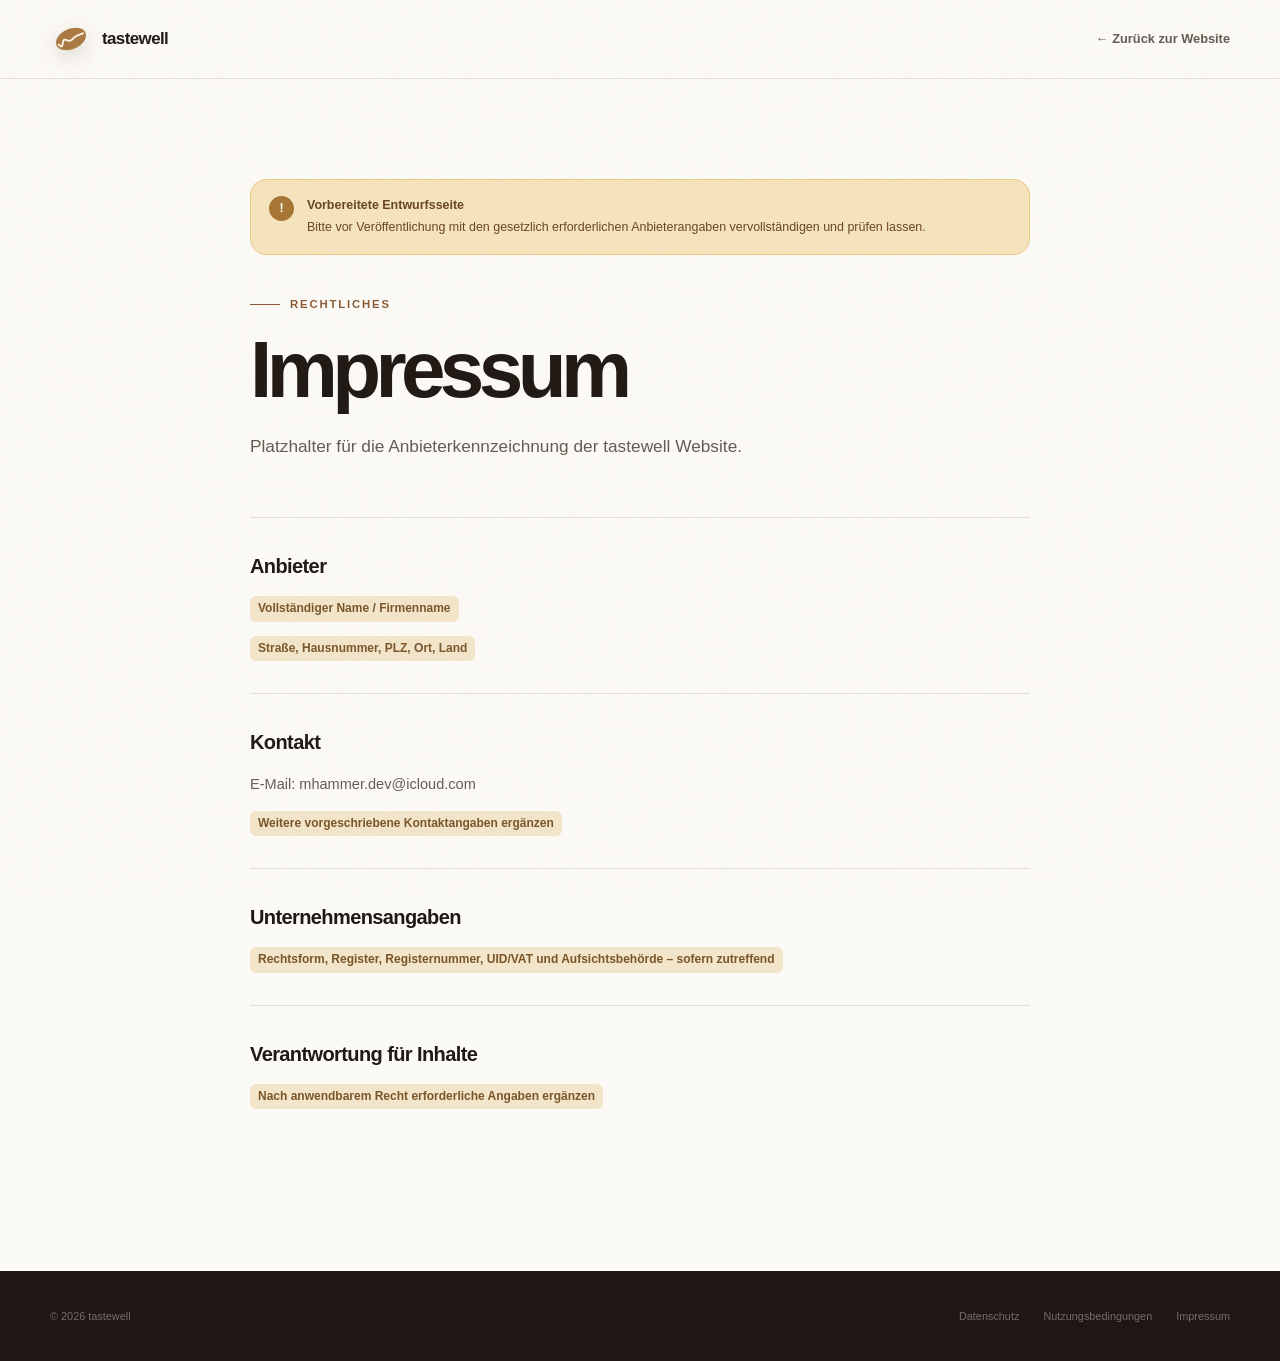
==== imprint.html @ 700f28d9 "Initial marketing website for tastewell" ====
<!doctype html>
<html lang="de">
  <head>
    <meta charset="utf-8" />
    <meta name="viewport" content="width=device-width, initial-scale=1" />
    <meta name="robots" content="noindex, nofollow" />
    <meta name="theme-color" content="#fcfaf6" />
    <title>Impressum – tastewell</title>
    <link rel="icon" href="assets/images/app-icon.png" />
    <link rel="stylesheet" href="assets/css/styles.css" />
    <script src="assets/js/main.js" defer></script>
  </head>
  <body class="legal-page">
    <header class="legal-header">
      <div class="nav-shell">
        <a class="brand" href="index.html" aria-label="Zur tastewell Startseite">
          <img src="assets/images/app-icon.png" alt="" width="42" height="42" />
          <span>tastewell</span>
        </a>
        <a class="back-link" href="index.html">← Zurück zur Website</a>
      </div>
    </header>

    <main class="legal-main">
      <aside class="draft-notice" aria-label="Entwurfshinweis">
        <span aria-hidden="true">!</span>
        <div>
          <strong>Vorbereitete Entwurfsseite</strong>
          Bitte vor Veröffentlichung mit den gesetzlich erforderlichen Anbieterangaben vervollständigen und prüfen lassen.
        </div>
      </aside>

      <p class="eyebrow">Rechtliches</p>
      <h1>Impressum</h1>
      <p class="legal-intro">Platzhalter für die Anbieterkennzeichnung der tastewell Website.</p>

      <div class="legal-content">
        <section>
          <h2>Anbieter</h2>
          <p><span class="legal-placeholder">Vollständiger Name / Firmenname</span></p>
          <p><span class="legal-placeholder">Straße, Hausnummer, PLZ, Ort, Land</span></p>
        </section>
        <section>
          <h2>Kontakt</h2>
          <p>E-Mail: <a href="mailto:mhammer.dev@icloud.com">mhammer.dev@icloud.com</a></p>
          <p><span class="legal-placeholder">Weitere vorgeschriebene Kontaktangaben ergänzen</span></p>
        </section>
        <section>
          <h2>Unternehmensangaben</h2>
          <p><span class="legal-placeholder">Rechtsform, Register, Registernummer, UID/VAT und Aufsichtsbehörde – sofern zutreffend</span></p>
        </section>
        <section>
          <h2>Verantwortung für Inhalte</h2>
          <p><span class="legal-placeholder">Nach anwendbarem Recht erforderliche Angaben ergänzen</span></p>
        </section>
      </div>
    </main>

    <footer class="site-footer">
      <div class="page-shell footer-bottom">
        <span>© <span data-year></span> tastewell</span>
        <nav aria-label="Rechtliche Hinweise">
          <a href="privacy.html">Datenschutz</a>
          <a href="terms.html">Nutzungsbedingungen</a>
          <a href="imprint.html">Impressum</a>
        </nav>
      </div>
    </footer>
  </body>
</html>
---- assets/css/styles.css ----
:root {
  --ink: #201813;
  --ink-soft: #655b53;
  --paper: #f5f0e8;
  --paper-deep: #ece3d7;
  --cream: #fffaf3;
  --white: #ffffff;
  --coffee: #8a5a36;
  --coffee-dark: #3a2318;
  --caramel: #c89b6c;
  --caramel-light: #e3c4a1;
  --lime: #dce5b0;
  --plum: #54283d;
  --line: rgba(50, 35, 25, 0.13);
  --shadow: 0 30px 80px rgba(60, 39, 24, 0.15);
  --radius-sm: 18px;
  --radius-md: 28px;
  --radius-lg: 42px;
  --shell: min(1180px, calc(100% - 48px));
  --ease: cubic-bezier(0.22, 1, 0.36, 1);
}

*,
*::before,
*::after {
  box-sizing: border-box;
}

html {
  scroll-behavior: smooth;
  background: var(--paper);
}

body {
  margin: 0;
  min-width: 320px;
  color: var(--ink);
  background:
    radial-gradient(circle at 8% 3%, rgba(216, 180, 141, 0.18), transparent 28rem),
    var(--paper);
  font-family: Inter, ui-sans-serif, -apple-system, BlinkMacSystemFont, "Segoe UI", sans-serif;
  font-size: 16px;
  line-height: 1.6;
  -webkit-font-smoothing: antialiased;
  text-rendering: optimizeLegibility;
}

body::before {
  position: fixed;
  inset: 0;
  z-index: 99;
  opacity: 0.04;
  pointer-events: none;
  content: "";
  background-image: url("data:image/svg+xml,%3Csvg viewBox='0 0 180 180' xmlns='http://www.w3.org/2000/svg'%3E%3Cfilter id='n'%3E%3CfeTurbulence type='fractalNoise' baseFrequency='.92' numOctaves='4' stitchTiles='stitch'/%3E%3C/filter%3E%3Crect width='100%25' height='100%25' filter='url(%23n)' opacity='.8'/%3E%3C/svg%3E");
}

img,
svg {
  display: block;
  max-width: 100%;
}

a {
  color: inherit;
  text-decoration: none;
}

button,
a {
  -webkit-tap-highlight-color: transparent;
}

button {
  color: inherit;
  font: inherit;
}

::selection {
  color: var(--cream);
  background: var(--coffee);
}

:focus-visible {
  outline: 3px solid var(--caramel);
  outline-offset: 4px;
}

.sr-only {
  position: absolute;
  width: 1px;
  height: 1px;
  padding: 0;
  margin: -1px;
  overflow: hidden;
  clip: rect(0, 0, 0, 0);
  white-space: nowrap;
  border: 0;
}

.skip-link {
  position: fixed;
  top: 12px;
  left: 12px;
  z-index: 120;
  padding: 10px 16px;
  color: var(--white);
  background: var(--coffee-dark);
  border-radius: 999px;
  transform: translateY(-160%);
  transition: transform 180ms ease;
}

.skip-link:focus {
  transform: translateY(0);
}

.page-shell {
  width: var(--shell);
  margin-inline: auto;
}

.section {
  position: relative;
  padding-block: 118px;
}

.site-header {
  position: fixed;
  z-index: 80;
  top: 0;
  left: 0;
  width: 100%;
  padding-block: 18px;
  transition:
    padding 300ms ease,
    background 300ms ease,
    border-color 300ms ease,
    box-shadow 300ms ease;
}

.site-header.is-scrolled {
  padding-block: 10px;
  background: rgba(247, 243, 236, 0.8);
  border-bottom: 1px solid rgba(45, 31, 22, 0.08);
  box-shadow: 0 12px 34px rgba(48, 31, 20, 0.06);
  backdrop-filter: blur(20px) saturate(1.2);
  -webkit-backdrop-filter: blur(20px) saturate(1.2);
}

.nav-shell {
  display: flex;
  align-items: center;
  justify-content: space-between;
  width: var(--shell);
  margin-inline: auto;
}

.brand {
  display: inline-flex;
  gap: 10px;
  align-items: center;
  font-size: 1.06rem;
  font-weight: 760;
  letter-spacing: -0.035em;
}

.brand img {
  width: 42px;
  height: 42px;
  object-fit: contain;
  filter: drop-shadow(0 6px 10px rgba(56, 34, 20, 0.16));
}

.main-nav {
  display: flex;
  gap: 31px;
  align-items: center;
  font-size: 0.86rem;
  font-weight: 650;
}

.main-nav > a:not(.nav-cta) {
  position: relative;
  color: rgba(32, 24, 19, 0.7);
  transition: color 180ms ease;
}

.main-nav > a:not(.nav-cta)::after {
  position: absolute;
  bottom: -5px;
  left: 0;
  width: 100%;
  height: 1px;
  content: "";
  background: currentColor;
  transform: scaleX(0);
  transform-origin: right;
  transition: transform 240ms var(--ease);
}

.main-nav > a:not(.nav-cta):hover {
  color: var(--ink);
}

.main-nav > a:not(.nav-cta):hover::after {
  transform: scaleX(1);
  transform-origin: left;
}

.nav-cta {
  display: inline-flex;
  gap: 12px;
  align-items: center;
  padding: 11px 17px;
  color: var(--cream);
  background: var(--coffee-dark);
  border-radius: 999px;
  box-shadow: 0 8px 20px rgba(58, 35, 24, 0.17);
  transition:
    transform 200ms var(--ease),
    background 200ms ease;
}

.nav-cta:hover {
  background: var(--coffee);
  transform: translateY(-2px);
}

.menu-toggle {
  display: none;
  width: 44px;
  height: 44px;
  padding: 0;
  background: transparent;
  border: 0;
  border-radius: 50%;
}

.menu-toggle span:not(.sr-only) {
  display: block;
  width: 22px;
  height: 1.5px;
  margin: 6px auto;
  background: currentColor;
  transition: transform 200ms ease;
}

.hero {
  min-height: 950px;
  padding-top: 168px;
  padding-bottom: 42px;
  overflow: clip;
}

.hero-grid {
  display: grid;
  grid-template-columns: minmax(0, 0.9fr) minmax(500px, 1.1fr);
  gap: 56px;
  align-items: center;
  min-height: 690px;
}

.hero-grid > * {
  min-width: 0;
}

.hero-copy {
  position: relative;
  z-index: 3;
  padding-bottom: 28px;
}

.eyebrow {
  display: flex;
  gap: 10px;
  align-items: center;
  margin: 0 0 22px;
  color: var(--coffee);
  font-size: 0.71rem;
  font-weight: 800;
  letter-spacing: 0.16em;
  line-height: 1.4;
  text-transform: uppercase;
}

.eyebrow::before {
  width: 30px;
  height: 1px;
  content: "";
  background: currentColor;
}

.eyebrow.light {
  color: var(--caramel-light);
}

.hero h1,
.section-heading h2,
.ritual-copy h2,
.cta-card h2 {
  margin: 0;
  font-size: clamp(3.8rem, 7vw, 6.45rem);
  font-weight: 710;
  letter-spacing: -0.075em;
  line-height: 0.94;
}

.hero h1 span,
.section-heading h2 span,
.ritual-copy h2 span,
.cta-card h2 span {
  color: var(--coffee);
  font-family: Iowan Old Style, Baskerville, "Times New Roman", serif;
  font-weight: 400;
  font-style: italic;
  letter-spacing: -0.055em;
}

.hero-lead {
  max-width: 560px;
  margin: 32px 0 0;
  color: var(--ink-soft);
  font-size: clamp(1rem, 1.5vw, 1.16rem);
  line-height: 1.75;
}

.hero-actions {
  display: flex;
  gap: 28px;
  align-items: center;
  margin-top: 36px;
}

.button {
  display: inline-flex;
  gap: 16px;
  align-items: center;
  justify-content: center;
  min-height: 56px;
  padding: 14px 21px 14px 25px;
  border: 1px solid transparent;
  border-radius: 999px;
  font-size: 0.9rem;
  font-weight: 750;
  letter-spacing: -0.015em;
  transition:
    transform 220ms var(--ease),
    box-shadow 220ms ease,
    background 220ms ease;
}

.button:hover {
  transform: translateY(-3px);
}

.button-primary {
  color: var(--cream);
  background: var(--coffee-dark);
  box-shadow: 0 13px 28px rgba(58, 35, 24, 0.22);
}

.button-primary:hover {
  background: var(--coffee);
  box-shadow: 0 18px 35px rgba(58, 35, 24, 0.24);
}

.button-icon {
  display: grid;
  width: 30px;
  height: 30px;
  place-items: center;
  color: var(--coffee-dark);
  background: var(--caramel-light);
  border-radius: 50%;
}

.text-link {
  padding-block: 8px;
  font-size: 0.88rem;
  font-weight: 750;
  border-bottom: 1px solid rgba(42, 28, 19, 0.3);
  transition: border-color 180ms ease;
}

.text-link:hover {
  border-color: var(--coffee);
}

.hero-facts {
  display: flex;
  flex-wrap: wrap;
  gap: 11px 18px;
  padding: 0;
  margin: 33px 0 0;
  color: rgba(32, 24, 19, 0.57);
  font-size: 0.73rem;
  font-weight: 650;
  list-style: none;
}

.hero-facts li {
  display: flex;
  gap: 6px;
  align-items: center;
}

.hero-facts li span {
  display: grid;
  width: 17px;
  height: 17px;
  place-items: center;
  color: var(--coffee-dark);
  background: rgba(197, 153, 108, 0.25);
  border-radius: 50%;
  font-size: 0.61rem;
}

.hero-glow {
  position: absolute;
  pointer-events: none;
  filter: blur(2px);
  border-radius: 50%;
}

.hero-glow-one {
  top: -250px;
  right: -160px;
  width: 700px;
  height: 700px;
  opacity: 0.5;
  background: radial-gradient(circle, rgba(211, 172, 129, 0.44), rgba(245, 240, 232, 0) 68%);
}

.hero-glow-two {
  bottom: 20px;
  left: -300px;
  width: 590px;
  height: 590px;
  background: radial-gradient(circle, rgba(196, 147, 111, 0.13), rgba(245, 240, 232, 0) 70%);
}

.hero-stage {
  --pointer-x: 0px;
  --pointer-y: 0px;
  --pointer-phone-x: 0px;
  --pointer-phone-y: 0px;
  --pointer-float-x: 0px;
  --pointer-float-y: 0px;
  --pointer-far-x: 0px;
  --pointer-far-y: 0px;
  position: relative;
  min-height: 700px;
  isolation: isolate;
}

.hero-stage::before {
  position: absolute;
  z-index: -2;
  top: 50%;
  left: 50%;
  width: 575px;
  height: 575px;
  content: "";
  background:
    radial-gradient(circle at 64% 28%, rgba(255, 246, 228, 0.88), transparent 28%),
    linear-gradient(145deg, #c79a72 0%, #ab7355 43%, #673d32 100%);
  border: 1px solid rgba(255, 255, 255, 0.44);
  border-radius: 50%;
  box-shadow:
    inset 0 1px 0 rgba(255, 255, 255, 0.45),
    0 60px 100px rgba(82, 48, 30, 0.25);
  transform: translate(-49%, -49%);
}

.hero-stage::after {
  position: absolute;
  z-index: -1;
  right: -12px;
  bottom: 42px;
  width: 90%;
  height: 150px;
  content: "";
  opacity: 0.32;
  background: #3b2419;
  filter: blur(56px);
  border-radius: 50%;
  transform: rotate(-6deg);
}

.stage-orbit {
  position: absolute;
  z-index: -1;
  top: 50%;
  left: 50%;
  pointer-events: none;
  border: 1px solid rgba(80, 47, 30, 0.18);
  border-radius: 50%;
  transform: translate(-50%, -50%);
}

.stage-orbit-one {
  width: 645px;
  height: 645px;
}

.stage-orbit-two {
  width: 715px;
  height: 715px;
  opacity: 0.55;
}

.phone-wrap {
  position: absolute;
  z-index: 3;
  top: 4px;
  left: 50%;
  width: 322px;
  transform: translate3d(calc(-50% + var(--pointer-phone-x)), var(--pointer-phone-y), 0) rotate(3.5deg);
  transition: transform 500ms var(--ease);
}

.phone {
  padding: 8px;
  background: linear-gradient(145deg, #403c3b, #151312 66%, #504b49);
  border: 1px solid rgba(255, 255, 255, 0.42);
  border-radius: 51px;
  box-shadow:
    0 42px 68px rgba(46, 27, 18, 0.34),
    inset 0 0 0 2px rgba(0, 0, 0, 0.55),
    inset 0 0 0 4px rgba(255, 255, 255, 0.1);
}

.phone-frame {
  padding: 3px;
  background: #090807;
  border-radius: 44px;
}

.phone-screen {
  position: relative;
  min-height: 646px;
  padding: 17px 17px 20px;
  overflow: hidden;
  color: #211914;
  background: #faf7f2;
  border-radius: 41px;
}

.phone-status {
  display: flex;
  align-items: center;
  justify-content: space-between;
  height: 30px;
  padding: 0 5px;
  font-size: 0.58rem;
  font-weight: 780;
}

.dynamic-island {
  position: absolute;
  top: 13px;
  left: 50%;
  width: 84px;
  height: 24px;
  background: #090807;
  border-radius: 999px;
  transform: translateX(-50%);
}

.app-topbar {
  display: flex;
  align-items: end;
  justify-content: space-between;
  margin-top: 16px;
}

.app-topbar div {
  display: flex;
  flex-direction: column;
}

.app-topbar small,
.recipe-head small,
.bean-copy small,
.recipe-grid small {
  color: #817872;
  font-size: 0.57rem;
}

.app-topbar strong {
  margin-top: 2px;
  font-size: 1.64rem;
  letter-spacing: -0.06em;
}

.avatar {
  display: grid;
  width: 31px;
  height: 31px;
  place-items: center;
  color: var(--cream);
  background: #a96e43;
  border-radius: 50%;
  font-size: 0.65rem;
  font-weight: 750;
}

.bean-card {
  display: grid;
  grid-template-columns: 101px 1fr;
  gap: 12px;
  align-items: center;
  padding: 10px;
  margin-top: 17px;
  background: #fff;
  border: 1px solid rgba(48, 31, 22, 0.08);
  border-radius: 21px;
  box-shadow: 0 11px 26px rgba(73, 47, 29, 0.08);
}

.bean-art {
  position: relative;
  height: 126px;
  overflow: hidden;
  background:
    radial-gradient(circle at 25% 26%, #e28e62 0 12%, transparent 13%),
    radial-gradient(circle at 82% 72%, #d67a51 0 20%, transparent 21%),
    radial-gradient(circle at 59% 26%, #66333b 0 28%, transparent 29%),
    linear-gradient(145deg, #2a1821, #8c4c45 53%, #cf8a57);
  border-radius: 14px;
}

.bean-art::before,
.bean-art::after {
  position: absolute;
  width: 88px;
  height: 45px;
  content: "";
  border: 9px solid rgba(255, 220, 176, 0.22);
  border-radius: 50%;
  transform: rotate(-35deg);
}

.bean-art::before {
  top: 24px;
  left: -24px;
}

.bean-art::after {
  right: -27px;
  bottom: 17px;
}

.bean-art-line {
  position: absolute;
  top: 17px;
  left: 50%;
  width: 3px;
  height: 42px;
  background: #f4dfc5;
  border-radius: 50%;
  transform: rotate(45deg);
}

.bean-art-label {
  position: absolute;
  right: 8px;
  bottom: 7px;
  color: rgba(255, 255, 255, 0.8);
  font-size: 0.43rem;
  font-weight: 850;
  letter-spacing: 0.18em;
}

.bean-copy {
  display: flex;
  flex-direction: column;
  align-items: flex-start;
}

.bean-copy strong {
  margin: 10px 0 2px;
  font-size: 1rem;
  letter-spacing: -0.04em;
}

.pill {
  display: inline-block;
  padding: 4px 8px;
  border-radius: 999px;
  font-size: 0.46rem;
  font-weight: 780;
}

.pill-warm {
  color: #724627;
  background: #f1decb;
}

.recipe-head {
  display: flex;
  align-items: end;
  justify-content: space-between;
  margin: 25px 3px 10px;
}

.recipe-head > div {
  display: flex;
  flex-direction: column;
}

.recipe-head strong {
  font-size: 0.87rem;
}

.confidence {
  padding: 4px 7px;
  color: #5a641f;
  background: #e9edce;
  border-radius: 999px;
  font-size: 0.5rem;
  font-weight: 780;
}

.recipe-grid {
  display: grid;
  grid-template-columns: repeat(3, 1fr);
  overflow: hidden;
  background: #fff;
  border: 1px solid rgba(48, 31, 22, 0.08);
  border-radius: 17px;
}

.recipe-grid > div {
  display: flex;
  flex-direction: column;
  align-items: center;
  padding: 14px 6px;
}

.recipe-grid > div + div {
  border-left: 1px solid rgba(48, 31, 22, 0.08);
}

.recipe-grid strong {
  font-size: 0.94rem;
  letter-spacing: -0.04em;
}

.recipe-grid em {
  margin-left: 1px;
  color: #817872;
  font-size: 0.5rem;
  font-weight: 600;
  font-style: normal;
}

.taste-line {
  display: flex;
  gap: 8px;
  align-items: center;
  margin: 18px 4px 0;
  color: #7d736c;
  font-size: 0.51rem;
}

.taste-track {
  position: relative;
  flex: 1;
  height: 6px;
  background: linear-gradient(90deg, #e5c379, #d7deb0, #b7775f);
  border-radius: 999px;
}

.taste-track i {
  position: absolute;
  top: 50%;
  left: 51%;
  width: 13px;
  height: 13px;
  background: #fff;
  border: 3px solid #717b38;
  border-radius: 50%;
  box-shadow: 0 2px 5px rgba(0, 0, 0, 0.16);
  transform: translate(-50%, -50%);
}

.app-button {
  display: flex;
  align-items: center;
  justify-content: space-between;
  width: 100%;
  padding: 13px 16px;
  margin-top: 19px;
  color: #fffaf2;
  background: #8a5a36;
  border: 0;
  border-radius: 14px;
  font-size: 0.67rem;
  font-weight: 750;
}

.phone-home-indicator {
  position: absolute;
  bottom: 7px;
  left: 50%;
  width: 88px;
  height: 3px;
  background: #17110e;
  border-radius: 999px;
  transform: translateX(-50%);
}

.floating-card {
  position: absolute;
  z-index: 7;
  display: flex;
  align-items: center;
  color: var(--ink);
  background: rgba(255, 251, 244, 0.84);
  border: 1px solid rgba(255, 255, 255, 0.62);
  border-radius: 18px;
  box-shadow: 0 20px 45px rgba(54, 33, 22, 0.2);
  backdrop-filter: blur(16px);
  -webkit-backdrop-filter: blur(16px);
  transition: transform 500ms var(--ease);
}

.floating-card div {
  display: flex;
  flex-direction: column;
}

.floating-card small {
  color: #847970;
  font-size: 0.58rem;
}

.floating-card strong {
  font-size: 0.77rem;
  letter-spacing: -0.02em;
}

.balance-card {
  top: 111px;
  left: -1px;
  gap: 10px;
  width: 190px;
  padding: 13px;
  transform: translate3d(var(--pointer-float-x), var(--pointer-float-y), 0) rotate(-4deg);
}

.pulse-dot {
  position: relative;
  width: 31px;
  height: 31px;
  background: #dfe7af;
  border-radius: 50%;
}

.pulse-dot::before,
.pulse-dot::after {
  position: absolute;
  top: 50%;
  left: 50%;
  content: "";
  border-radius: 50%;
  transform: translate(-50%, -50%);
}

.pulse-dot::before {
  width: 9px;
  height: 9px;
  background: #727b32;
}

.pulse-dot::after {
  width: 18px;
  height: 18px;
  border: 1px solid rgba(114, 123, 50, 0.35);
  animation: pulse 2.4s ease infinite;
}

.tiny-check {
  display: grid;
  width: 21px;
  height: 21px;
  margin-left: auto;
  place-items: center;
  color: #fff;
  background: #737d32;
  border-radius: 50%;
  font-size: 0.61rem;
}

.recipe-card {
  right: -17px;
  bottom: 102px;
  gap: 11px;
  width: 206px;
  padding: 13px;
  transform: translate3d(var(--pointer-far-x), var(--pointer-far-y), 0) rotate(4deg);
}

.recipe-icon {
  display: grid;
  flex: 0 0 auto;
  width: 34px;
  height: 34px;
  place-items: center;
  color: var(--cream);
  background: var(--coffee);
  border-radius: 11px;
}

.steam {
  position: absolute;
  z-index: 1;
  width: 94px;
  overflow: visible;
  fill: none;
  stroke: rgba(255, 248, 235, 0.55);
  stroke-width: 4px;
  stroke-linecap: round;
  filter: blur(0.4px);
}

.steam path {
  stroke-dasharray: 330;
  stroke-dashoffset: 330;
  animation: drawSteam 5s ease-in-out infinite;
}

.steam-one {
  top: -78px;
  right: 127px;
  transform: rotate(7deg);
}

.steam-two {
  top: -91px;
  right: 221px;
  opacity: 0.56;
  transform: scale(0.8) rotate(-10deg);
}

.steam-two path {
  animation-delay: 1.2s;
}

.brand-strip {
  display: flex;
  align-items: center;
  justify-content: space-between;
  padding: 20px 29px;
  color: rgba(44, 31, 23, 0.54);
  background: rgba(255, 252, 247, 0.52);
  border: 1px solid rgba(66, 45, 31, 0.08);
  border-radius: 999px;
  font-size: 0.69rem;
  font-weight: 780;
  letter-spacing: 0.12em;
  text-transform: uppercase;
}

.brand-strip i {
  width: 4px;
  height: 4px;
  background: var(--caramel);
  border-radius: 50%;
}

.section-heading {
  margin-bottom: 58px;
}

.section-heading.centered {
  max-width: 770px;
  margin-inline: auto;
  text-align: center;
}

.section-heading.centered .eyebrow {
  justify-content: center;
}

.section-heading h2,
.ritual-copy h2,
.cta-card h2 {
  font-size: clamp(3rem, 5.2vw, 5.4rem);
}

.section-heading > p:not(.eyebrow),
.section-heading.split > p,
.ritual-copy > p:not(.eyebrow),
.cta-card > p:not(.eyebrow) {
  max-width: 610px;
  margin: 25px auto 0;
  color: var(--ink-soft);
  font-size: 1.05rem;
  line-height: 1.75;
}

.problem-section {
  padding-top: 148px;
  background: #fcfaf6;
}

.problem-grid {
  display: grid;
  grid-template-columns: 1fr 1fr;
  gap: 20px;
}

.problem-card {
  position: relative;
  min-height: 500px;
  padding: 38px;
  overflow: hidden;
  border-radius: var(--radius-lg);
}

.problem-card-muted {
  background: #e7e1d9;
}

.problem-card-focus {
  color: var(--cream);
  background:
    radial-gradient(circle at 85% 10%, rgba(175, 109, 70, 0.5), transparent 40%),
    var(--coffee-dark);
  box-shadow: var(--shadow);
}

.card-number {
  display: inline-flex;
  align-items: center;
  min-height: 28px;
  padding: 5px 11px;
  color: rgba(44, 31, 23, 0.64);
  background: rgba(255, 255, 255, 0.5);
  border: 1px solid rgba(255, 255, 255, 0.62);
  border-radius: 999px;
  font-size: 0.62rem;
  font-weight: 780;
  letter-spacing: 0.1em;
  text-transform: uppercase;
}

.problem-card-focus .card-number {
  color: var(--cream);
  background: rgba(255, 255, 255, 0.08);
  border-color: rgba(255, 255, 255, 0.15);
}

.problem-card h3 {
  margin: 24px 0 0;
  font-size: clamp(1.8rem, 3vw, 2.65rem);
  letter-spacing: -0.055em;
  line-height: 1.08;
}

.chaos-visual {
  position: absolute;
  inset: 215px 28px 20px;
}

.chaos-visual span {
  position: absolute;
  z-index: 2;
  top: var(--y);
  left: var(--x);
  padding: 10px 15px;
  color: rgba(50, 39, 31, 0.7);
  background: rgba(255, 255, 255, 0.62);
  border: 1px solid rgba(255, 255, 255, 0.78);
  border-radius: 11px;
  box-shadow: 0 9px 22px rgba(50, 33, 21, 0.08);
  font-size: 0.73rem;
  font-weight: 700;
  transform: rotate(var(--r));
}

.chaos-visual svg {
  position: absolute;
  right: 0;
  bottom: 6px;
  left: 0;
  width: 100%;
  height: 180px;
  fill: none;
  stroke: rgba(87, 67, 53, 0.2);
  stroke-width: 3px;
  stroke-dasharray: 9 9;
}

.focus-visual {
  position: absolute;
  right: 38px;
  bottom: 42px;
  left: 38px;
}

.focus-labels {
  display: flex;
  align-items: center;
  justify-content: space-between;
  color: rgba(255, 250, 243, 0.48);
  font-size: 0.65rem;
}

.focus-labels strong {
  color: #e4e9ba;
  font-size: 0.75rem;
}

.focus-track {
  position: relative;
  height: 14px;
  margin-top: 13px;
  background: linear-gradient(90deg, #b76f4d, #d4c779 45%, #abbc76 53%, #bd795c);
  border: 4px solid rgba(255, 255, 255, 0.1);
  border-radius: 999px;
  box-shadow: 0 0 0 1px rgba(0, 0, 0, 0.2);
}

.focus-zone {
  position: absolute;
  top: -5px;
  left: 42%;
  width: 20%;
  height: 16px;
  border: 1px solid rgba(255, 255, 255, 0.55);
  border-radius: 999px;
}

.focus-track i {
  position: absolute;
  z-index: 2;
  top: 50%;
  left: 54%;
  width: 24px;
  height: 24px;
  background: #f8f3e9;
  border: 6px solid #87944d;
  border-radius: 50%;
  box-shadow: 0 6px 13px rgba(0, 0, 0, 0.25);
  transform: translate(-50%, -50%);
}

.focus-visual p {
  display: flex;
  gap: 11px;
  align-items: center;
  padding: 16px;
  margin: 24px 0 0;
  color: rgba(255, 250, 243, 0.8);
  background: rgba(255, 255, 255, 0.07);
  border: 1px solid rgba(255, 255, 255, 0.1);
  border-radius: 15px;
  font-size: 0.77rem;
}

.focus-visual p span {
  display: grid;
  width: 26px;
  height: 26px;
  place-items: center;
  color: var(--coffee-dark);
  background: var(--caramel-light);
  border-radius: 8px;
}

.steps-section {
  background: var(--paper);
}

.section-heading.split {
  display: grid;
  grid-template-columns: 1.2fr 0.8fr;
  gap: 70px;
  align-items: end;
}

.section-heading.split > p {
  margin: 0 0 5px;
}

.steps-list {
  border-top: 1px solid var(--line);
}

.step-card {
  display: grid;
  grid-template-columns: 1fr 0.8fr;
  gap: 64px;
  align-items: center;
  min-height: 240px;
  padding: 35px 10px;
  border-bottom: 1px solid var(--line);
}

.step-copy {
  display: grid;
  grid-template-columns: 70px 1fr;
  gap: 22px;
}

.step-index {
  display: grid;
  width: 44px;
  height: 44px;
  place-items: center;
  color: var(--coffee);
  background: rgba(200, 155, 108, 0.16);
  border: 1px solid rgba(138, 90, 54, 0.18);
  border-radius: 50%;
  font-size: 0.66rem;
  font-weight: 800;
}

.step-copy h3 {
  margin: 3px 0 11px;
  font-size: 1.65rem;
  letter-spacing: -0.045em;
}

.step-copy p {
  max-width: 480px;
  margin: 0;
  color: var(--ink-soft);
  font-size: 0.92rem;
}

.step-visual {
  min-height: 160px;
  padding: 22px;
  background: rgba(255, 253, 249, 0.68);
  border: 1px solid rgba(68, 45, 29, 0.09);
  border-radius: var(--radius-md);
  box-shadow: inset 0 1px 0 rgba(255, 255, 255, 0.7);
}

.equipment-visual {
  display: grid;
  gap: 8px;
}

.equipment-chip {
  display: flex;
  gap: 10px;
  align-items: center;
  padding: 10px 13px;
  color: #786e66;
  background: rgba(255, 255, 255, 0.65);
  border: 1px solid rgba(61, 42, 29, 0.07);
  border-radius: 12px;
  font-size: 0.72rem;
  font-weight: 680;
}

.equipment-chip.selected {
  color: var(--cream);
  background: var(--coffee);
  box-shadow: 0 9px 18px rgba(108, 66, 38, 0.2);
}

.scale-visual {
  display: grid;
  grid-template-columns: 1fr 1fr;
  gap: 12px;
  align-items: center;
  background: #29201b;
}

.scale-display {
  display: flex;
  align-items: baseline;
  justify-content: center;
  height: 95px;
  padding-top: 20px;
  color: #e6e9b6;
  background: #191412;
  border: 1px solid rgba(255, 255, 255, 0.08);
  border-radius: 14px;
  box-shadow: inset 0 3px 15px rgba(0, 0, 0, 0.35);
}

.scale-display strong {
  font-family: ui-monospace, SFMono-Regular, Menlo, monospace;
  font-size: 1.8rem;
  letter-spacing: 0.05em;
}

.scale-display span {
  margin-left: 4px;
  font-size: 0.7rem;
}

.scale-timer {
  display: flex;
  gap: 7px;
  align-items: center;
  justify-content: center;
  color: rgba(255, 255, 255, 0.7);
  font-family: ui-monospace, SFMono-Regular, Menlo, monospace;
  font-size: 0.83rem;
}

.scale-timer i {
  width: 8px;
  height: 8px;
  background: #c2775e;
  border-radius: 50%;
  box-shadow: 0 0 0 4px rgba(194, 119, 94, 0.15);
}

.taste-visual {
  display: flex;
  gap: 8px;
  align-items: center;
  justify-content: center;
}

.taste-visual > span {
  padding: 11px 15px;
  color: #776c64;
  background: rgba(255, 255, 255, 0.72);
  border: 1px solid rgba(63, 42, 27, 0.08);
  border-radius: 999px;
  font-size: 0.7rem;
  font-weight: 720;
}

.taste-visual .taste-choice.active {
  display: inline-flex;
  gap: 7px;
  align-items: center;
  color: #4d5624;
  background: #e5eabc;
  border-color: #d6dda1;
}

.taste-choice i {
  display: grid;
  width: 18px;
  height: 18px;
  place-items: center;
  color: #fff;
  background: #7b8638;
  border-radius: 50%;
  font-size: 0.55rem;
  font-style: normal;
}

.features-section {
  background: #fcfaf6;
}

.bento-grid {
  display: grid;
  grid-template-columns: 0.88fr 1.12fr;
  gap: 20px;
}

.bento-card {
  position: relative;
  min-height: 510px;
  padding: 38px;
  overflow: hidden;
  background: var(--paper-deep);
  border-radius: var(--radius-lg);
  isolation: isolate;
}

.bento-copy {
  position: relative;
  z-index: 3;
}

.bento-copy h3 {
  margin: 20px 0 12px;
  font-size: clamp(1.7rem, 3vw, 2.6rem);
  letter-spacing: -0.055em;
  line-height: 1.07;
}

.bento-copy p {
  max-width: 390px;
  margin: 0;
  color: var(--ink-soft);
  font-size: 0.88rem;
  line-height: 1.7;
}

.feature-icon {
  display: grid;
  width: 42px;
  height: 42px;
  place-items: center;
  color: var(--cream);
  background: var(--coffee);
  border-radius: 13px;
  box-shadow: 0 9px 18px rgba(91, 55, 33, 0.18);
}

.feature-icon.dark {
  color: var(--ink);
  background: var(--caramel-light);
}

.bento-shelf {
  min-height: 620px;
  background:
    radial-gradient(circle at 50% 88%, rgba(174, 119, 81, 0.25), transparent 31%),
    #e9ded0;
}

.bag-scene {
  position: absolute;
  right: 7%;
  bottom: -140px;
  left: 7%;
  height: 500px;
}

.bag-scene img {
  position: absolute;
  z-index: 2;
  top: 3px;
  left: 50%;
  width: 285px;
  filter: drop-shadow(0 26px 27px rgba(56, 33, 18, 0.24));
  transform: translateX(-50%) rotate(-2deg);
  transition: transform 700ms var(--ease);
}

.bento-shelf:hover .bag-scene img {
  transform: translateX(-50%) translateY(-8px) rotate(1deg);
}

.bag-halo {
  position: absolute;
  top: 75px;
  left: 50%;
  width: 370px;
  height: 370px;
  background: #d1a87e;
  filter: blur(1px);
  border-radius: 50%;
  transform: translateX(-50%);
}

.bento-history {
  color: var(--cream);
  background:
    radial-gradient(circle at 85% 12%, rgba(144, 71, 82, 0.55), transparent 40%),
    linear-gradient(145deg, #33201e, #1f1715 70%);
}

.bento-history .bento-copy p,
.bento-local .bento-copy p,
.bento-cover .bento-copy p {
  color: rgba(255, 250, 243, 0.58);
}

.history-chart {
  position: absolute;
  right: 28px;
  bottom: 28px;
  left: 28px;
  height: 235px;
  padding: 22px;
  background: rgba(255, 255, 255, 0.045);
  border: 1px solid rgba(255, 255, 255, 0.09);
  border-radius: 24px;
}

.history-chart::before,
.history-chart::after {
  position: absolute;
  right: 22px;
  left: 22px;
  height: 1px;
  content: "";
  background: rgba(255, 255, 255, 0.07);
}

.history-chart::before { top: 33%; }
.history-chart::after { top: 66%; }

.history-chart svg {
  position: absolute;
  inset: 22px 18px 25px;
  width: calc(100% - 36px);
  height: calc(100% - 47px);
  overflow: visible;
}

.chart-area { fill: url(#chartFill); }
.chart-path {
  fill: none;
  stroke: #dcb184;
  stroke-width: 3px;
  stroke-linecap: round;
  vector-effect: non-scaling-stroke;
}

.chart-labels {
  position: absolute;
  right: 22px;
  bottom: 9px;
  left: 22px;
  display: flex;
  justify-content: space-between;
  color: rgba(255, 255, 255, 0.3);
  font-size: 0.56rem;
}

.chart-result {
  position: absolute;
  top: 22px;
  right: 21px;
  z-index: 3;
  display: inline-flex;
  gap: 6px;
  align-items: center;
  padding: 6px 9px;
  color: #e9edc5;
  background: rgba(193, 207, 120, 0.12);
  border: 1px solid rgba(193, 207, 120, 0.2);
  border-radius: 999px;
  font-size: 0.56rem;
  font-weight: 730;
}

.chart-result i {
  font-style: normal;
}

.bento-local {
  min-height: 480px;
  color: var(--cream);
  background:
    radial-gradient(circle at 50% 20%, rgba(212, 165, 117, 0.28), transparent 40%),
    #68422f;
}

.local-orb {
  position: absolute;
  right: -100px;
  bottom: -115px;
  display: grid;
  width: 390px;
  height: 390px;
  place-items: center;
  background: radial-gradient(circle at 32% 28%, #e1bb91, #976340 60%, #523124);
  border: 1px solid rgba(255, 255, 255, 0.22);
  border-radius: 50%;
  box-shadow:
    inset -30px -30px 70px rgba(34, 19, 12, 0.22),
    0 0 0 28px rgba(255, 255, 255, 0.035),
    0 0 0 58px rgba(255, 255, 255, 0.025);
}

.local-orb span {
  color: rgba(255, 246, 232, 0.7);
  font-size: 6.7rem;
  transform: translate(-43px, -39px) rotate(-20deg);
}

.bento-cover {
  min-height: 590px;
  color: var(--cream);
  background: #27171f;
}

.cover-stack {
  position: absolute;
  right: 18px;
  bottom: -25px;
  left: 18px;
  height: 300px;
  perspective: 800px;
}

.cover {
  position: absolute;
  bottom: 0;
  left: 50%;
  width: 165px;
  height: 230px;
  padding: 15px;
  overflow: hidden;
  border: 7px solid #efe7d8;
  border-bottom-width: 19px;
  border-radius: 12px 12px 5px 5px;
  box-shadow: 0 22px 32px rgba(0, 0, 0, 0.32);
  transform-origin: bottom center;
  transition: transform 650ms var(--ease);
}

.cover i {
  position: absolute;
  inset: 0;
  background:
    radial-gradient(circle at 22% 23%, #d58d59 0 14%, transparent 15%),
    radial-gradient(circle at 77% 64%, #7e3651 0 24%, transparent 25%),
    linear-gradient(140deg, #3d1e35, #bc6b4a 55%, #2b1833);
}

.cover span {
  position: absolute;
  z-index: 2;
  right: 12px;
  bottom: 13px;
  left: 12px;
  color: rgba(255, 255, 255, 0.84);
  font-size: 0.53rem;
  font-weight: 850;
  letter-spacing: 0.12em;
}

.cover-one { transform: translateX(-125%) rotate(-12deg); }
.cover-two { z-index: 2; transform: translateX(-50%) translateY(-21px); }
.cover-three { transform: translateX(25%) rotate(12deg); }

.cover-two i {
  background:
    radial-gradient(circle at 66% 26%, #d1bd6a 0 20%, transparent 21%),
    radial-gradient(circle at 26% 75%, #d87b46 0 24%, transparent 25%),
    linear-gradient(145deg, #193f3b, #65896d 52%, #d7a258);
}

.cover-three i {
  background:
    radial-gradient(circle at 25% 29%, #da8fb3 0 16%, transparent 17%),
    radial-gradient(circle at 80% 74%, #d75e5f 0 22%, transparent 23%),
    linear-gradient(145deg, #351d48, #8f3d67 55%, #e1886f);
}

.bento-cover:hover .cover-one { transform: translateX(-132%) rotate(-16deg) translateY(-8px); }
.bento-cover:hover .cover-two { transform: translateX(-50%) translateY(-33px); }
.bento-cover:hover .cover-three { transform: translateX(32%) rotate(16deg) translateY(-8px); }

.ritual-section {
  padding-top: 40px;
  padding-bottom: 40px;
  background: #fcfaf6;
}

.ritual-shell {
  display: grid;
  grid-template-columns: 1fr 1fr;
  min-height: 650px;
  overflow: hidden;
  color: var(--cream);
  background:
    radial-gradient(circle at 80% 20%, rgba(157, 74, 84, 0.38), transparent 34%),
    radial-gradient(circle at 60% 80%, rgba(173, 107, 67, 0.3), transparent 36%),
    #241814;
  border-radius: 54px;
  box-shadow: var(--shadow);
}

.ritual-copy {
  position: relative;
  z-index: 3;
  align-self: center;
  padding: 64px 0 64px 66px;
}

.ritual-copy h2 span,
.cta-card h2 span {
  color: var(--caramel-light);
}

.ritual-copy > p:not(.eyebrow),
.cta-card > p:not(.eyebrow) {
  margin-inline: 0;
  color: rgba(255, 250, 243, 0.59);
}

.button-light {
  margin-top: 27px;
  color: var(--coffee-dark);
  background: var(--cream);
  box-shadow: 0 16px 34px rgba(0, 0, 0, 0.18);
}

.button-light:hover {
  background: var(--caramel-light);
}

.ritual-rings {
  position: relative;
  min-height: 650px;
}

.ring {
  position: absolute;
  top: 50%;
  left: 53%;
  border: 1px solid rgba(226, 194, 159, 0.16);
  border-radius: 50%;
  transform: translate(-50%, -50%);
}

.ring::before {
  position: absolute;
  top: 50%;
  left: -4px;
  width: 8px;
  height: 8px;
  content: "";
  background: var(--caramel-light);
  border-radius: 50%;
  box-shadow: 0 0 18px rgba(226, 194, 159, 0.7);
}

.ring-one {
  width: 245px;
  height: 245px;
  animation: orbitSpin 15s linear infinite;
}

.ring-two {
  width: 380px;
  height: 380px;
  animation: orbitSpin 22s linear reverse infinite;
}

.ring-three {
  width: 520px;
  height: 520px;
  animation: orbitSpin 32s linear infinite;
}

.ritual-bean {
  position: absolute;
  z-index: 2;
  top: 50%;
  left: 53%;
  display: grid;
  width: 165px;
  height: 165px;
  place-items: center;
  background: rgba(255, 255, 255, 0.05);
  border: 1px solid rgba(255, 255, 255, 0.12);
  border-radius: 50%;
  box-shadow:
    0 40px 70px rgba(0, 0, 0, 0.35),
    inset 0 0 45px rgba(210, 147, 92, 0.11);
  transform: translate(-50%, -50%);
  backdrop-filter: blur(12px);
}

.ritual-bean img {
  width: 112px;
  filter: drop-shadow(0 18px 24px rgba(0, 0, 0, 0.3));
  animation: beanFloat 5s ease-in-out infinite;
}

.orbit-label {
  position: absolute;
  z-index: 4;
  padding: 8px 12px;
  color: rgba(255, 250, 243, 0.75);
  background: rgba(255, 255, 255, 0.07);
  border: 1px solid rgba(255, 255, 255, 0.11);
  border-radius: 999px;
  font-family: ui-monospace, SFMono-Regular, Menlo, monospace;
  font-size: 0.63rem;
  backdrop-filter: blur(10px);
}

.orbit-label-one { top: 25%; left: 15%; }
.orbit-label-two { top: 42%; right: 7%; }
.orbit-label-three { right: 24%; bottom: 18%; }

.cta-section {
  padding-block: 112px;
  background: #fcfaf6;
}

.cta-card {
  position: relative;
  display: flex;
  flex-direction: column;
  align-items: center;
  min-height: 600px;
  padding: 80px 30px;
  overflow: hidden;
  color: var(--cream);
  text-align: center;
  background:
    radial-gradient(circle at 12% 20%, rgba(186, 103, 76, 0.55), transparent 32%),
    radial-gradient(circle at 90% 85%, rgba(125, 57, 85, 0.7), transparent 42%),
    linear-gradient(135deg, #744a31, #2d1b19 52%, #3d1d2f);
  border-radius: 52px;
  box-shadow: 0 36px 90px rgba(58, 35, 24, 0.24);
}

.cta-card::before,
.cta-card::after {
  position: absolute;
  width: 380px;
  height: 220px;
  content: "";
  opacity: 0.35;
  border: 1px solid rgba(255, 255, 255, 0.22);
  border-radius: 50%;
}

.cta-card::before { top: -140px; right: -70px; transform: rotate(-20deg); }
.cta-card::after { bottom: -160px; left: -70px; transform: rotate(20deg); }

.cta-icon {
  position: relative;
  z-index: 2;
  width: 94px;
  height: 94px;
  margin-bottom: 30px;
  filter: drop-shadow(0 22px 22px rgba(0, 0, 0, 0.24));
}

.cta-card .eyebrow {
  position: relative;
  z-index: 2;
  justify-content: center;
}

.cta-card h2,
.cta-card > p,
.cta-card .button,
.cta-card small {
  position: relative;
  z-index: 2;
}

.cta-card small {
  margin-top: 15px;
  color: rgba(255, 250, 243, 0.42);
  font-size: 0.67rem;
}

.site-footer {
  color: var(--cream);
  background: #1f1713;
}

.footer-top {
  display: grid;
  grid-template-columns: 1fr auto 1fr;
  gap: 30px;
  align-items: center;
  min-height: 145px;
  border-bottom: 1px solid rgba(255, 255, 255, 0.1);
}

.footer-brand img {
  width: 40px;
  height: 40px;
}

.footer-top p {
  margin: 0;
  color: rgba(255, 250, 243, 0.42);
  font-size: 0.76rem;
}

.footer-mail {
  justify-self: end;
  color: rgba(255, 250, 243, 0.68);
  font-size: 0.76rem;
  border-bottom: 1px solid rgba(255, 255, 255, 0.2);
}

.footer-bottom {
  display: flex;
  align-items: center;
  justify-content: space-between;
  min-height: 90px;
  color: rgba(255, 250, 243, 0.38);
  font-size: 0.68rem;
}

.footer-bottom nav {
  display: flex;
  gap: 24px;
}

.footer-bottom a {
  transition: color 180ms ease;
}

.footer-bottom a:hover {
  color: var(--cream);
}

.reveal {
  opacity: 0;
  transform: translateY(26px);
  transition:
    opacity 800ms var(--ease),
    transform 800ms var(--ease);
}

.reveal.is-visible {
  opacity: 1;
  transform: translateY(0);
}

.reveal-delay-1 { transition-delay: 100ms; }
.reveal-delay-2 { transition-delay: 200ms; }
.reveal-delay-3 { transition-delay: 300ms; }

@keyframes drawSteam {
  0% { opacity: 0; stroke-dashoffset: 330; transform: translateY(20px); }
  25%, 65% { opacity: 1; }
  80%, 100% { opacity: 0; stroke-dashoffset: 0; transform: translateY(-15px); }
}

@keyframes pulse {
  0%, 100% { opacity: 0.35; transform: translate(-50%, -50%) scale(0.8); }
  50% { opacity: 0; transform: translate(-50%, -50%) scale(1.5); }
}

@keyframes orbitSpin {
  to { transform: translate(-50%, -50%) rotate(360deg); }
}

@keyframes beanFloat {
  0%, 100% { transform: translateY(-4px) rotate(-2deg); }
  50% { transform: translateY(7px) rotate(2deg); }
}

/* Legal pages */
.legal-page {
  background: #fcfaf6;
}

.legal-header {
  position: relative;
  background: rgba(252, 250, 246, 0.92);
  border-bottom: 1px solid var(--line);
}

.legal-header .nav-shell {
  min-height: 78px;
}

.back-link {
  display: inline-flex;
  gap: 8px;
  align-items: center;
  color: var(--ink-soft);
  font-size: 0.8rem;
  font-weight: 700;
}

.legal-main {
  width: min(780px, calc(100% - 48px));
  min-height: 70vh;
  padding: 100px 0 130px;
  margin-inline: auto;
}

.draft-notice {
  display: flex;
  gap: 13px;
  align-items: flex-start;
  padding: 16px 18px;
  margin-bottom: 42px;
  color: #6a451f;
  background: #f5e4bd;
  border: 1px solid #e8cb8a;
  border-radius: 16px;
  font-size: 0.78rem;
}

.draft-notice strong {
  display: block;
  margin-bottom: 2px;
}

.draft-notice span:first-child {
  display: grid;
  flex: 0 0 auto;
  width: 25px;
  height: 25px;
  place-items: center;
  color: #fff;
  background: #a67532;
  border-radius: 50%;
  font-weight: 800;
}

.legal-main .eyebrow {
  margin-bottom: 18px;
}

.legal-main h1 {
  margin: 0 0 24px;
  font-size: clamp(3rem, 8vw, 5rem);
  letter-spacing: -0.07em;
  line-height: 0.98;
}

.legal-intro {
  margin-bottom: 56px;
  color: var(--ink-soft);
  font-size: 1.08rem;
}

.legal-content {
  counter-reset: legal-section;
}

.legal-content section {
  padding: 32px 0;
  border-top: 1px solid var(--line);
}

.legal-content h2 {
  margin: 0 0 13px;
  font-size: 1.25rem;
  letter-spacing: -0.03em;
}

.legal-content p,
.legal-content li {
  color: var(--ink-soft);
  font-size: 0.91rem;
}

.legal-content p:last-child {
  margin-bottom: 0;
}

.legal-placeholder {
  display: inline-block;
  padding: 3px 8px;
  color: #79562a;
  background: #f3e5c9;
  border-radius: 6px;
  font-size: 0.75rem;
  font-weight: 720;
}

@media (max-width: 1080px) {
  .hero-grid {
    grid-template-columns: minmax(0, 0.9fr) minmax(430px, 1.1fr);
    gap: 18px;
  }

  .hero-stage {
    transform: scale(0.9);
    transform-origin: center;
  }

  .hero h1 {
    font-size: clamp(3.6rem, 7.4vw, 5rem);
  }

  .balance-card { left: 0; }
  .recipe-card { right: -10px; }

  .ritual-copy {
    padding-left: 48px;
  }
}

@media (max-width: 900px) {
  :root { --shell: min(calc(100% - 36px), 720px); }

  .section { padding-block: 92px; }

  .hero {
    min-height: auto;
    padding-top: 145px;
  }

  .hero-grid {
    grid-template-columns: minmax(0, 1fr);
    gap: 8px;
    text-align: center;
  }

  .hero-copy {
    max-width: 680px;
    margin-inline: auto;
  }

  .hero-copy .eyebrow,
  .hero-facts,
  .hero-actions {
    justify-content: center;
  }

  .hero-lead {
    margin-inline: auto;
  }

  .hero-stage {
    width: min(100%, 650px);
    min-height: 690px;
    margin-inline: auto;
    transform: none;
  }

  .hero-stage.reveal.is-visible {
    transform: none;
  }

  .brand-strip {
    margin-top: 20px;
  }

  .problem-grid,
  .bento-grid,
  .ritual-shell {
    grid-template-columns: 1fr;
  }

  .section-heading.split {
    grid-template-columns: 1fr;
    gap: 24px;
  }

  .section-heading.split > p {
    max-width: 580px;
    margin: 0;
  }

  .step-card {
    grid-template-columns: 1fr 0.72fr;
    gap: 24px;
  }

  .bento-shelf,
  .bento-history,
  .bento-local,
  .bento-cover {
    min-height: 550px;
  }

  .bento-local {
    min-height: 450px;
  }

  .ritual-copy {
    padding: 66px 48px 20px;
  }

  .ritual-rings {
    min-height: 520px;
  }

  .footer-top {
    grid-template-columns: 1fr 1fr;
  }

  .footer-top p { display: none; }
}

@media (max-width: 720px) {
  :root {
    --shell: calc(100% - 30px);
    --radius-lg: 30px;
  }

  .site-header {
    padding-block: 12px;
  }

  .brand img {
    width: 38px;
    height: 38px;
  }

  .menu-toggle {
    position: relative;
    z-index: 3;
    display: block;
  }

  .menu-toggle[aria-expanded="true"] span:not(.sr-only):nth-last-child(2) {
    transform: translateY(3.75px) rotate(45deg);
  }

  .menu-toggle[aria-expanded="true"] span:not(.sr-only):last-child {
    transform: translateY(-3.75px) rotate(-45deg);
  }

  .main-nav {
    position: fixed;
    top: 8px;
    right: 8px;
    left: 8px;
    z-index: 2;
    display: flex;
    flex-direction: column;
    gap: 8px;
    align-items: stretch;
    padding: 76px 14px 16px;
    visibility: hidden;
    opacity: 0;
    background: rgba(255, 252, 247, 0.96);
    border: 1px solid rgba(50, 35, 25, 0.1);
    border-radius: 25px;
    box-shadow: 0 22px 55px rgba(47, 29, 18, 0.18);
    transform: translateY(-10px) scale(0.98);
    transition:
      opacity 200ms ease,
      transform 200ms var(--ease),
      visibility 200ms;
    backdrop-filter: blur(22px);
  }

  .main-nav.is-open {
    visibility: visible;
    opacity: 1;
    transform: translateY(0) scale(1);
  }

  .main-nav a {
    padding: 13px 15px;
    border-radius: 13px;
  }

  .main-nav > a:not(.nav-cta):hover {
    background: rgba(128, 85, 54, 0.08);
  }

  .nav-cta {
    justify-content: space-between;
    margin-top: 5px;
  }

  .hero {
    padding-top: 126px;
    padding-bottom: 20px;
  }

  .hero h1 {
    font-size: clamp(3.3rem, 15.7vw, 5rem);
  }

  .hero-lead {
    margin-top: 25px;
    font-size: 0.98rem;
  }

  .hero-actions {
    flex-direction: column;
    gap: 15px;
    margin-top: 29px;
  }

  .hero-facts {
    gap: 8px 13px;
    margin-top: 28px;
  }

  .hero-stage {
    min-height: 600px;
    margin-top: 12px;
    transform: scale(0.83);
    transform-origin: top center;
    margin-bottom: -95px;
  }

  .hero-stage.reveal.is-visible {
    transform: scale(0.83);
  }

  .hero-stage::before {
    width: 520px;
    height: 520px;
  }

  .stage-orbit-one { width: 580px; height: 580px; }
  .stage-orbit-two { width: 630px; height: 630px; }
  .balance-card { left: -38px; }
  .recipe-card { right: -45px; }

  .brand-strip {
    display: grid;
    grid-template-columns: 1fr 1fr;
    gap: 12px;
    padding: 17px 20px;
    border-radius: 24px;
    text-align: center;
  }

  .brand-strip i { display: none; }

  .section-heading {
    margin-bottom: 40px;
  }

  .section-heading h2,
  .ritual-copy h2,
  .cta-card h2 {
    font-size: clamp(2.75rem, 13vw, 4rem);
  }

  .section-heading > p:not(.eyebrow),
  .section-heading.split > p,
  .ritual-copy > p:not(.eyebrow),
  .cta-card > p:not(.eyebrow) {
    font-size: 0.94rem;
  }

  .problem-section { padding-top: 100px; }

  .problem-card {
    min-height: 430px;
    padding: 28px;
  }

  .focus-visual {
    right: 27px;
    bottom: 28px;
    left: 27px;
  }

  .steps-list {
    display: grid;
    gap: 18px;
    border-top: 0;
  }

  .step-card {
    grid-template-columns: 1fr;
    gap: 26px;
    padding: 25px;
    background: rgba(255, 253, 249, 0.6);
    border: 1px solid var(--line);
    border-radius: 28px;
  }

  .step-copy {
    grid-template-columns: 52px 1fr;
    gap: 10px;
  }

  .step-visual { min-height: 145px; }

  .bento-card {
    min-height: 505px;
    padding: 28px;
  }

  .bento-shelf { min-height: 590px; }
  .bento-history { min-height: 545px; }
  .bento-local { min-height: 440px; }
  .bento-cover { min-height: 565px; }

  .cover { width: 140px; height: 210px; }

  .ritual-shell { border-radius: 35px; }

  .ritual-copy {
    padding: 48px 28px 0;
    text-align: center;
  }

  .ritual-copy .eyebrow {
    justify-content: center;
  }

  .ritual-rings {
    min-height: 430px;
    transform: scale(0.82);
    transform-origin: center;
  }

  .cta-section { padding-block: 80px; }

  .cta-card {
    min-height: 560px;
    padding: 60px 20px;
    border-radius: 34px;
  }

  .footer-top {
    grid-template-columns: 1fr;
    gap: 17px;
    justify-items: start;
    padding-block: 30px;
  }

  .footer-mail { justify-self: start; }

  .footer-bottom {
    flex-direction: column-reverse;
    gap: 18px;
    align-items: flex-start;
    justify-content: center;
    padding-block: 24px;
  }

  .footer-bottom nav {
    flex-wrap: wrap;
    gap: 12px 18px;
  }

  .legal-main {
    width: calc(100% - 30px);
    padding-top: 70px;
  }
}

@media (max-width: 430px) {
  .hero-stage {
    left: auto;
    width: 500px;
    justify-self: center;
    margin-inline: -70px;
    transform: scale(0.72);
    margin-bottom: -165px;
  }

  .hero-stage.reveal.is-visible {
    transform: scale(0.72);
  }

  .hero-facts {
    flex-direction: column;
    align-items: center;
  }

  .problem-card h3 {
    font-size: 1.85rem;
  }

  .taste-visual {
    flex-direction: column;
    align-items: stretch;
  }

  .taste-visual > span {
    text-align: center;
  }

  .scale-visual {
    grid-template-columns: 1fr;
  }

  .history-chart {
    right: 17px;
    left: 17px;
  }

  .cover-stack {
    left: 50%;
    width: 360px;
    transform: translateX(-50%) scale(0.88);
  }

  .orbit-label-one { left: 7%; }
  .orbit-label-two { right: -3%; }
}

@media (prefers-reduced-motion: reduce) {
  *,
  *::before,
  *::after {
    scroll-behavior: auto !important;
    animation-duration: 0.01ms !important;
    animation-iteration-count: 1 !important;
    transition-duration: 0.01ms !important;
  }

  .reveal {
    opacity: 1;
    transform: none;
  }
}
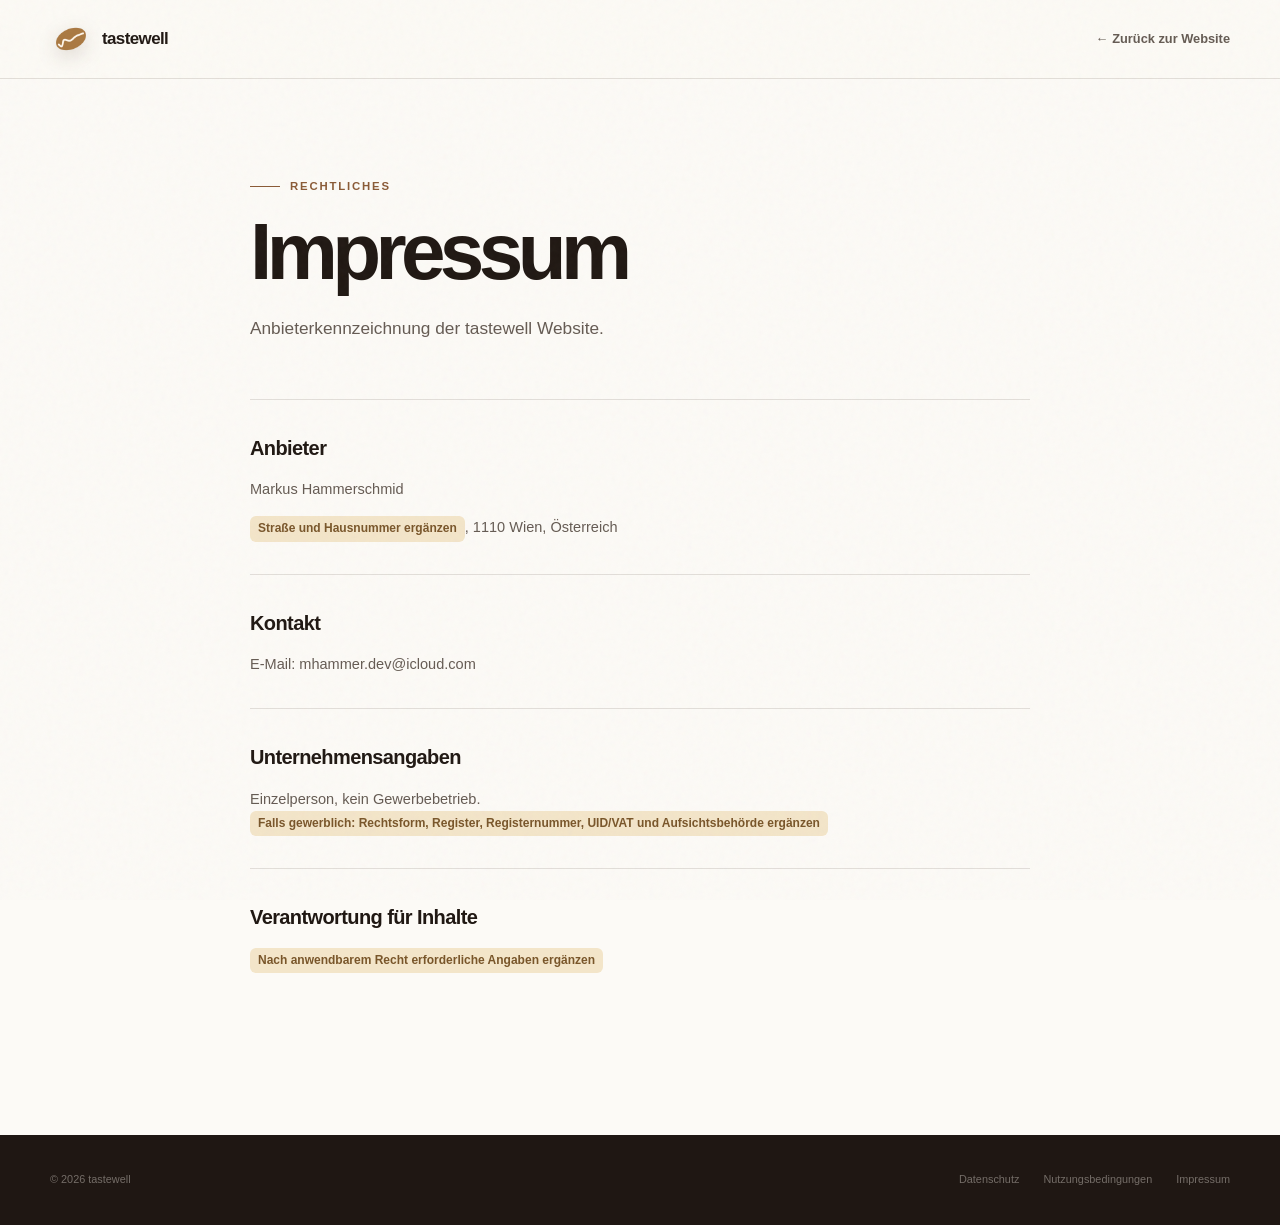
==== commit 756413b7: "Complete privacy policy and imprint with real contact details" ====
--- a/imprint.html
+++ b/imprint.html
@@ -22,32 +22,23 @@
     </header>
 
     <main class="legal-main">
-      <aside class="draft-notice" aria-label="Entwurfshinweis">
-        <span aria-hidden="true">!</span>
-        <div>
-          <strong>Vorbereitete Entwurfsseite</strong>
-          Bitte vor Veröffentlichung mit den gesetzlich erforderlichen Anbieterangaben vervollständigen und prüfen lassen.
-        </div>
-      </aside>
-
       <p class="eyebrow">Rechtliches</p>
       <h1>Impressum</h1>
-      <p class="legal-intro">Platzhalter für die Anbieterkennzeichnung der tastewell Website.</p>
+      <p class="legal-intro">Anbieterkennzeichnung der tastewell Website.</p>
 
       <div class="legal-content">
         <section>
           <h2>Anbieter</h2>
-          <p><span class="legal-placeholder">Vollständiger Name / Firmenname</span></p>
-          <p><span class="legal-placeholder">Straße, Hausnummer, PLZ, Ort, Land</span></p>
+          <p>Markus Hammerschmid</p>
+          <p><span class="legal-placeholder">Straße und Hausnummer ergänzen</span>, 1110 Wien, Österreich</p>
         </section>
         <section>
           <h2>Kontakt</h2>
           <p>E-Mail: <a href="mailto:mhammer.dev@icloud.com">mhammer.dev@icloud.com</a></p>
-          <p><span class="legal-placeholder">Weitere vorgeschriebene Kontaktangaben ergänzen</span></p>
         </section>
         <section>
           <h2>Unternehmensangaben</h2>
-          <p><span class="legal-placeholder">Rechtsform, Register, Registernummer, UID/VAT und Aufsichtsbehörde – sofern zutreffend</span></p>
+          <p>Einzelperson, kein Gewerbebetrieb. <span class="legal-placeholder">Falls gewerblich: Rechtsform, Register, Registernummer, UID/VAT und Aufsichtsbehörde ergänzen</span></p>
         </section>
         <section>
           <h2>Verantwortung für Inhalte</h2>
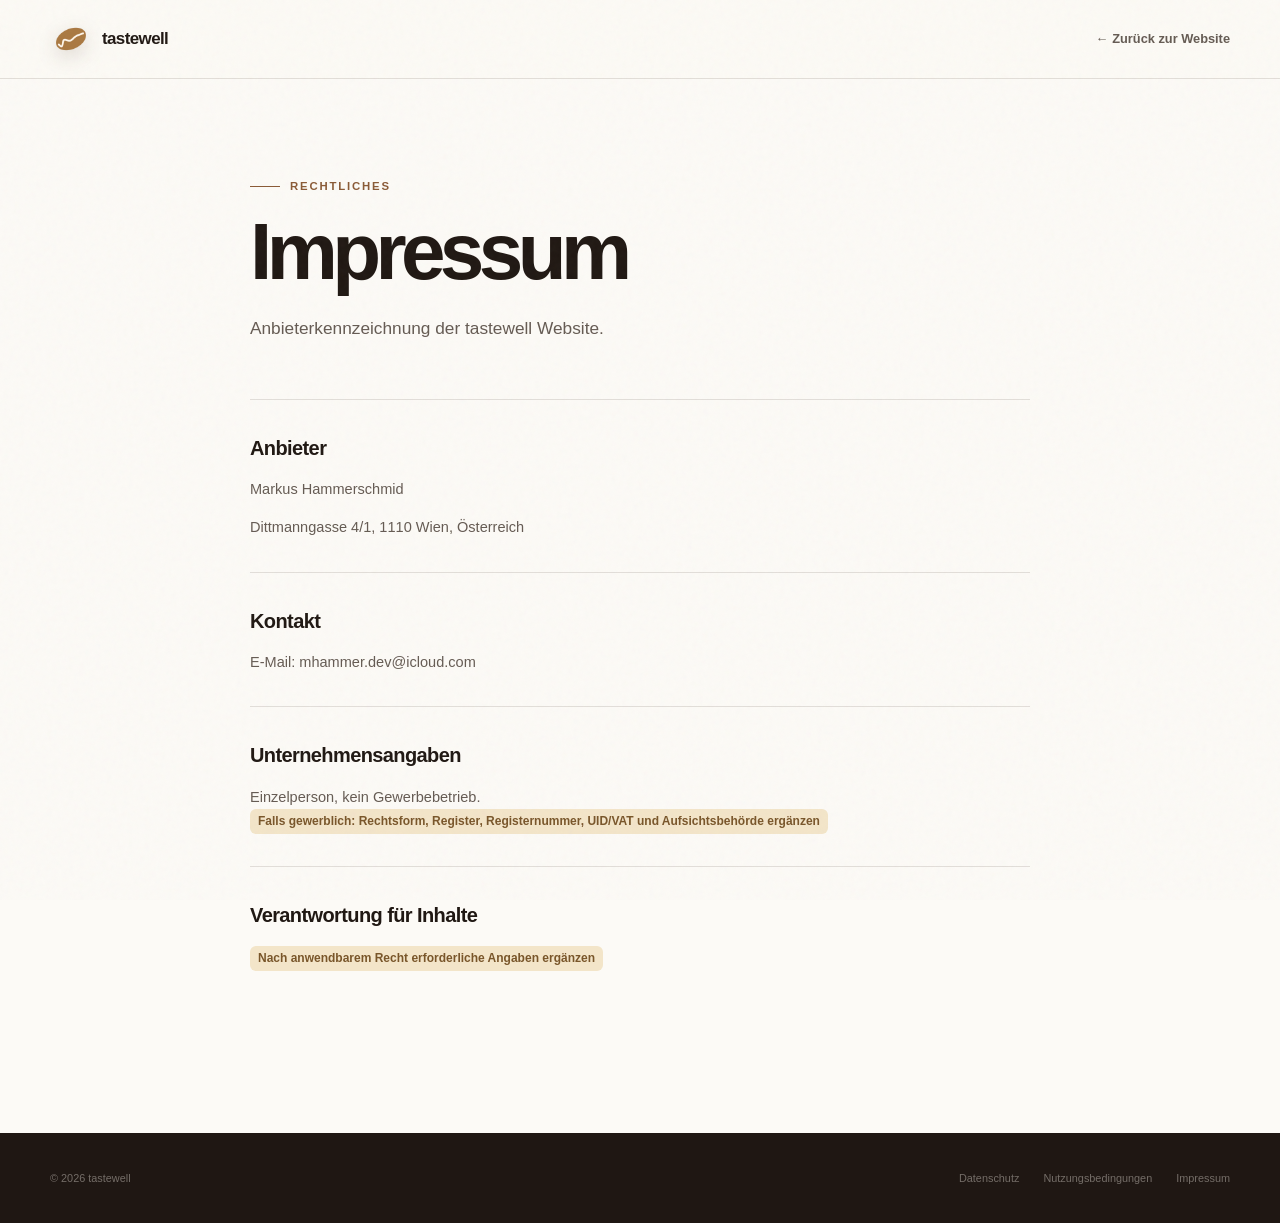
==== commit 340a04cd: "Add full address to privacy policy and imprint" ====
--- a/imprint.html
+++ b/imprint.html
@@ -30,7 +30,7 @@
         <section>
           <h2>Anbieter</h2>
           <p>Markus Hammerschmid</p>
-          <p><span class="legal-placeholder">Straße und Hausnummer ergänzen</span>, 1110 Wien, Österreich</p>
+          <p>Dittmanngasse 4/1, 1110 Wien, Österreich</p>
         </section>
         <section>
           <h2>Kontakt</h2>
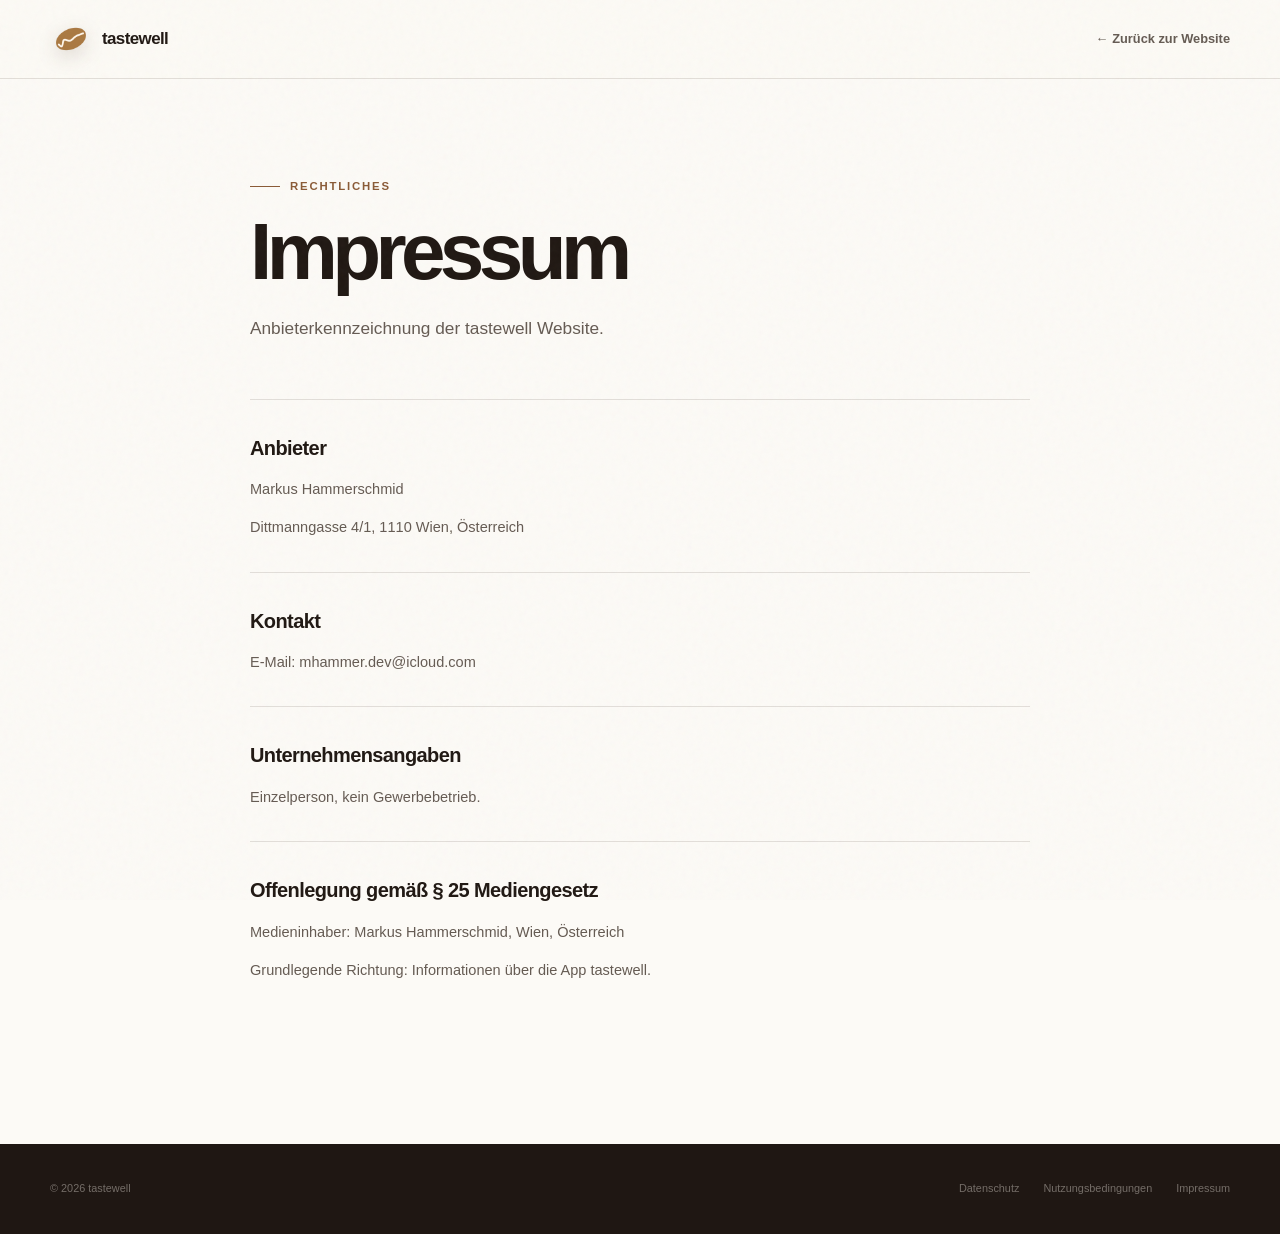
==== commit 5c9dd736: "Describe app analytics and text-only covers, complete imprint - Privacy policy: add PostHog usage an" ====
--- a/imprint.html
+++ b/imprint.html
@@ -38,11 +38,12 @@
         </section>
         <section>
           <h2>Unternehmensangaben</h2>
-          <p>Einzelperson, kein Gewerbebetrieb. <span class="legal-placeholder">Falls gewerblich: Rechtsform, Register, Registernummer, UID/VAT und Aufsichtsbehörde ergänzen</span></p>
+          <p>Einzelperson, kein Gewerbebetrieb.</p>
         </section>
         <section>
-          <h2>Verantwortung für Inhalte</h2>
-          <p><span class="legal-placeholder">Nach anwendbarem Recht erforderliche Angaben ergänzen</span></p>
+          <h2>Offenlegung gemäß § 25 Mediengesetz</h2>
+          <p>Medieninhaber: Markus Hammerschmid, Wien, Österreich</p>
+          <p>Grundlegende Richtung: Informationen über die App tastewell.</p>
         </section>
       </div>
     </main>
